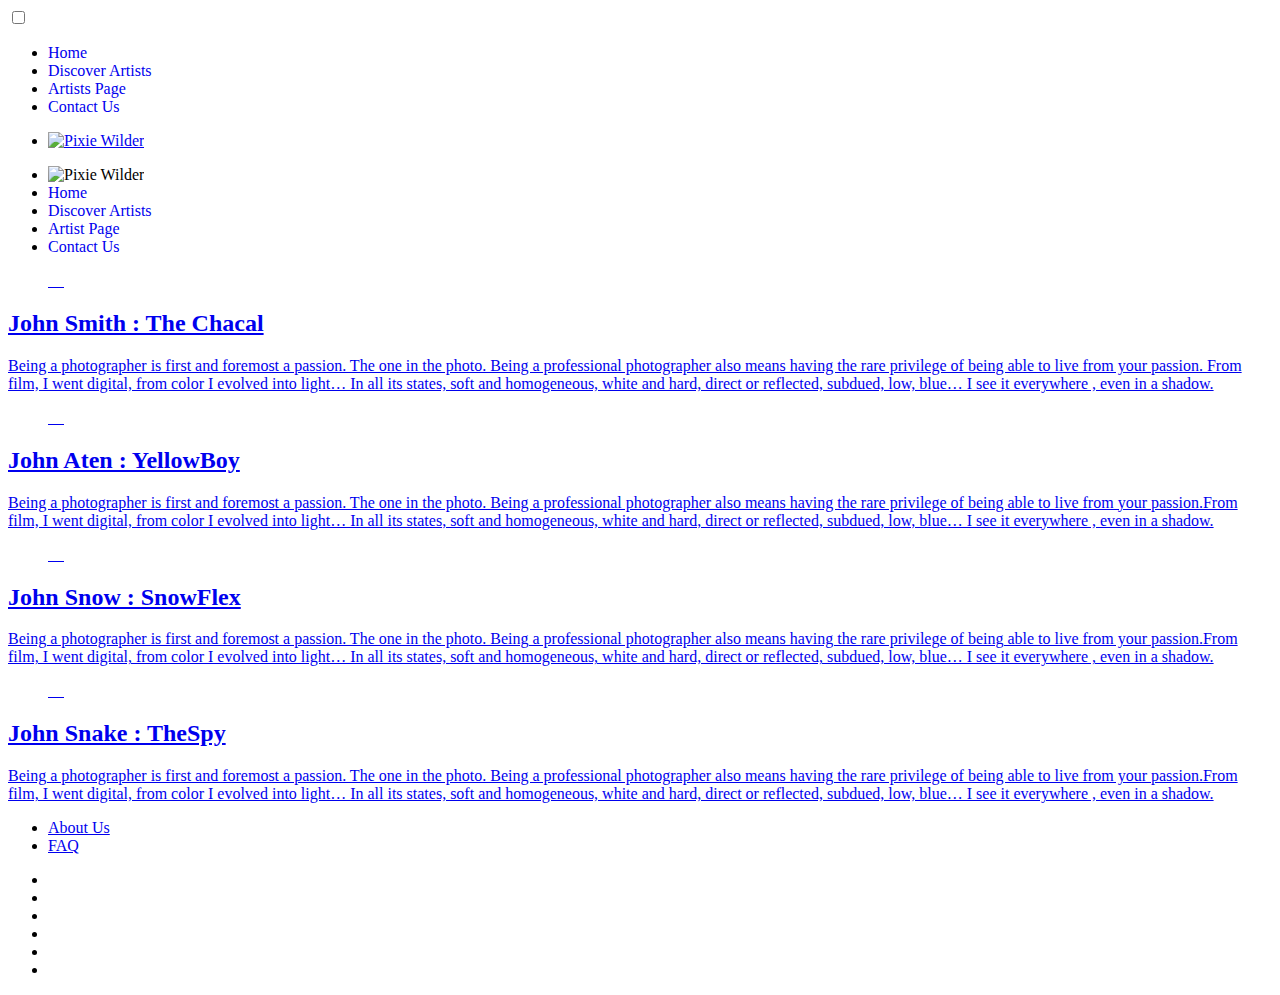
==== Carousel/ourartists.html @ 96750b31 "file organisation modified" ====
<!DOCTYPE html>
<html lang="en">
<head>
    <meta charset="UTF-8">
    <meta name="viewport" content="width=device-width, initial-scale=1.0">
    <meta name="author" content="AnaïsAlfonsi,VeronicaPatou,CelineCottier,TristanManaut,NicolasRegnier,MamedGohabur">
    <link rel="stylesheet" href="ourartists.css">
    <link href="https://fonts.googleapis.com/css?family=Raleway&display=swap" rel="stylesheet">
    <title>Our Artists</title>
</head>
<body>
    <header>
        <div class="bg">
          <div class="logo"></div>
          <input id="burger" type="checkbox" />
  
          <label for="burger">
            <span></span>
            <span></span>
            <span></span>
          </label>
          <div class="background"></div>
  
          <nav>
            <ul>
              <li><a href="../index.html" style="text-decoration:none">Home</a></li>
              <li>
                <a href="ourartists.html" style="text-decoration:none">Discover Artists</a>
              </li>
              <li><a href="../PageArtiste/portrait.html" style="text-decoration:none">Artists Page</a></li>
              <li><a href="../form/contact.html" style="text-decoration:none">Contact Us</a></li>
            </ul>
          </nav>
        </div>
        <div class="navBox">
          <nav>
            <div class="nav-position">
              <ul>
                <li><a href="../index.html">
                  <img src="../assets/logo-200x66-orange-L.png" alt="Pixie Wilder" class="logo-bg"/>
                </a>
              </li>
            </ul>
              <ul class="navBar">
                <li>
                  <img 
                    src="../assets/logo-200x66-orange-L.png"
                    alt="Pixie Wilder"
                    class="logo"
                  />
                </li>
                <li id="linkNav">
                  <a href="../home/homeresp.html" style="text-decoration:none">Home</a>
                </li>
                <li id="linkNav">
                  <a href="ourartists.html" style="text-decoration:none"
                    >Discover Artists</a
                  >
                </li>
                <li id="linkNav">
                  <a href="../PageArtiste/portrait.html" style="text-decoration:none">Artist Page</a>
                </li>
                <li id="linkNav">
                  <a href="../form/contact.html" style="text-decoration:none">Contact Us</a>
                </li>
              </ul>
            </div>
          </nav>
        </div>
      </header>
    <a href="../PageArtiste/portrait.html">
        <section class="first">
            <div class="carousel">
                <div id="slider">
                    <figure>
                        <img class="image" src="../assets/6650079.jpg" alt>
                        <img class="image" src="../assets/anger-beast-growl-wallpaper-preview.jpg" alt>
                        <img class="image" src="../assets/animal-sauvage-epoustouflant-tigre.png" alt>
                        <img class="image" src="../assets/jaguar-3952827_1280.jpg" alt>
                        <img class="image" src="../assets/Jaguar1.gif" alt>
                    </figure>
                </div>
            </div>    
            <div>
                <div class="artist-link hov1">
                    <h2> John Smith : The Chacal </h2>
                </div>
                <p>Being a photographer is first and foremost a passion. The one in the photo. Being a professional photographer also means having the rare privilege of being able to live from your passion. From film, I went digital, from color I evolved into light… In all its states, soft and homogeneous, white and hard, direct or reflected, subdued, low, blue… I see it everywhere , even in a shadow.</p>
            </div>
        </section>
    </a>
    <a href="../PageArtiste/portrait.html">
    <section class="bgd1">
        <div class="carousel">
            <div id="slider">
                <figure>
                    <img class="image" src="../assets/1-v6Ng2kx00pyfefCoU9m4BA.jpeg" alt>
                    <img class="image" src="../assets/214476-jpg_108977_1000x667.jpg" alt>
                    <img class="image" src="../assets/2294-PRINT.jpg" alt>
                    <img class="image" src="../assets/cover-street-art-suck-art.jpg" alt>
                    <img class="image" src="../assets/DsyWHQ4W0AIMQDS.jpg" alt>
                </figure>
            </div>
        </div>    
        <div>
            <div class="artist-link hov2">
                <h2> John Aten : YellowBoy</h2>
            </div>
            <p>Being a photographer is first and foremost a passion. The one in the photo. Being a professional photographer also means having the rare privilege of being able to live from your passion.From film, I went digital, from color I evolved into light… In all its states, soft and homogeneous, white and hard, direct or reflected, subdued, low, blue… I see it everywhere , even in a shadow.</p>
        </div>
    </section>
    </a>
    <a href="../PageArtiste/portrait.html">
        <section>
            <div class="carousel">
                <div id="slider">
                    <figure>
                        <img class="image" src="../assets/4c48f8c3b8_50144091_686-abysses.jpg" alt>
                        <img class="image" src="../assets/c126a03d04_nodam_229-1024x768-43bdb.jpg" alt>
                        <img class="image" src="../assets/e6db54cf67c84667c43bdcd335bfbf25.jpg" alt>
                        <img class="image" src="../assets/plongee-nosybe-6-800x533.jpg" alt>
                        <img class="image" src="../assets/Shark_Picture-Animal_HD_Wallpaper_1920x1080.jpg" alt>
                    </figure>
                </div>
            </div>    
            <div>
                <div class="artist-link hov1">
                    <h2> John Snow : SnowFlex </h2>
                </div>
                <p>Being a photographer is first and foremost a passion. The one in the photo. Being a professional photographer also means having the rare privilege of being able to live from your passion.From film, I went digital, from color I evolved into light… In all its states, soft and homogeneous, white and hard, direct or reflected, subdued, low, blue… I see it everywhere , even in a shadow.</p>
            </div>
        </section>
    </a>
    <a href="../PageArtiste/portrait.html">
    <section class="bgd2">
        <div class="carousel">
            <div id="slider">
                <figure>
                    <img class="image" src="../assets/84546806-magnifique-lac-de-montagne-composite-dans-le-brouillard-d-automne-paysage-de-nature-avec-forêt-de-c.jpg" alt>
                    <img class="image" src="../assets/Germany_Mountains_Lake_448924.jpg" alt>
                    <img class="image" src="../assets/image-dun-paysage-de-montagne-2-1-768x576.jpg" alt>
                    <img class="image" src="../assets/nature-1920x960.jpg" alt>
                    <img class="image" src="../assets/road-1072823__480.jpg" alt>
                </figure>
            </div>
        </div>    
        <div>
            <div class="artist-link hov3">
                <h2> John Snake : TheSpy </h2>
            </div>
            <p>Being a photographer is first and foremost a passion. The one in the photo. Being a professional photographer also means having the rare privilege of being able to live from your passion.From film, I went digital, from color I evolved into light… In all its states, soft and homogeneous, white and hard, direct or reflected, subdued, low, blue… I see it everywhere , even in a shadow.</p>
        </div>
    </section>
    <footer>
      <!--<p></p>-->
      <ul class="footerBar">
          <li><a href="#AboutUs">About Us</a></li>
          <li><a href="#FAQ">FAQ</a></li>
      </ul>
      <div class="footer-social-icons">
          <ul class="social-icons">
              <li><a href="https://fr-fr.facebook.com/WildCodeSchool/" class="social-icon" target="_blank"> <i class="fa fa-facebook"></i></a></li>
              <li><a href="https://twitter.com/wildcodeschool" class="social-icon" target="_blank"> <i class="fa fa-twitter"></i></a></li>
              <li><a href="https://www.instagram.com/wildcodeschool/" class="social-icon" target="_blank"> <i class="fa fa-instagram"></i></a></li>
              <li><a href="https://www.youtube.com/channel/UCi99G_0QPx5sYsK8zdvQzfw" class="social-icon" target="_blank"> <i class="fa fa-youtube"></i></a></li>
              <li><a href="https://fr.linkedin.com/school/wild-codes-chool/" class="social-icon" target="_blank"> <i class="fa fa-linkedin"></i></a></li>
              <li><a href="https://github.com/WildCodeSchool" class="social-icon" target="_blank"> <i class="fa fa-github"></i></a></li>
          </ul>
      </div>
    </footer>
    
</body>
</html>
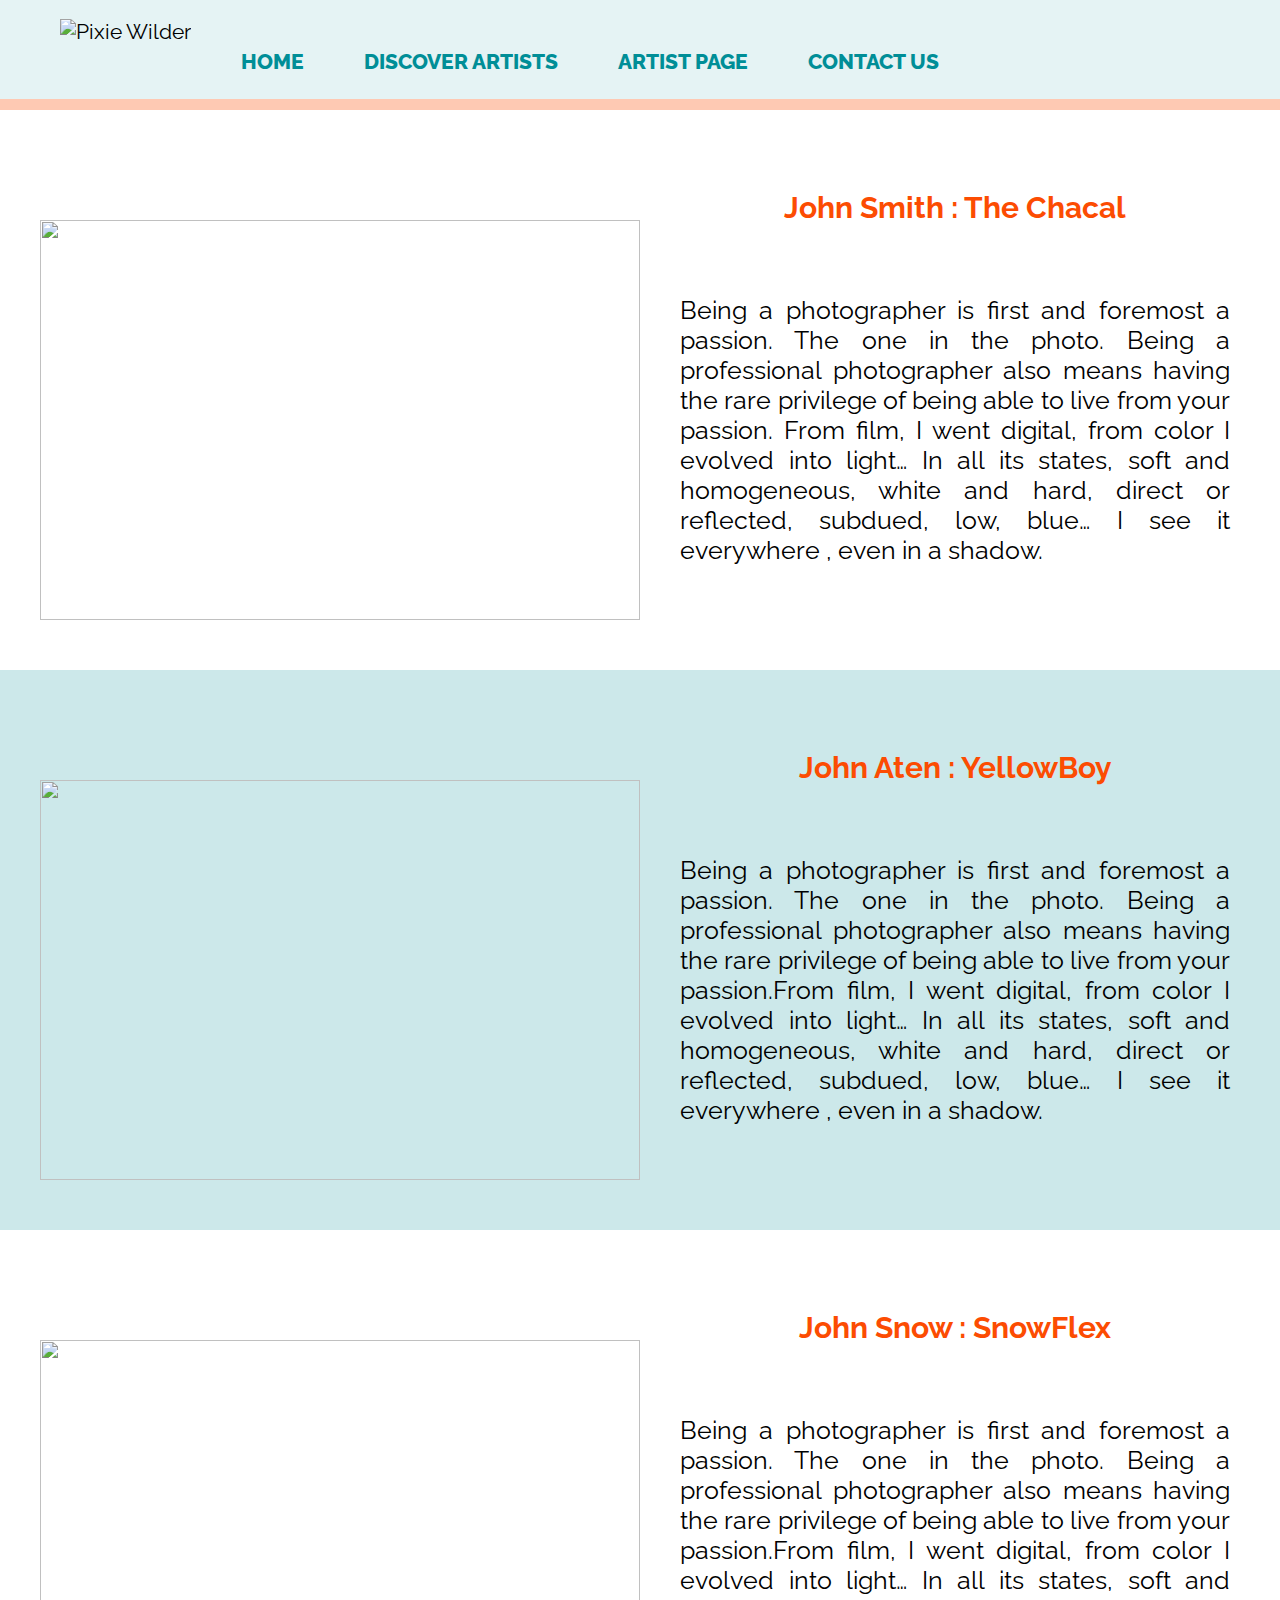
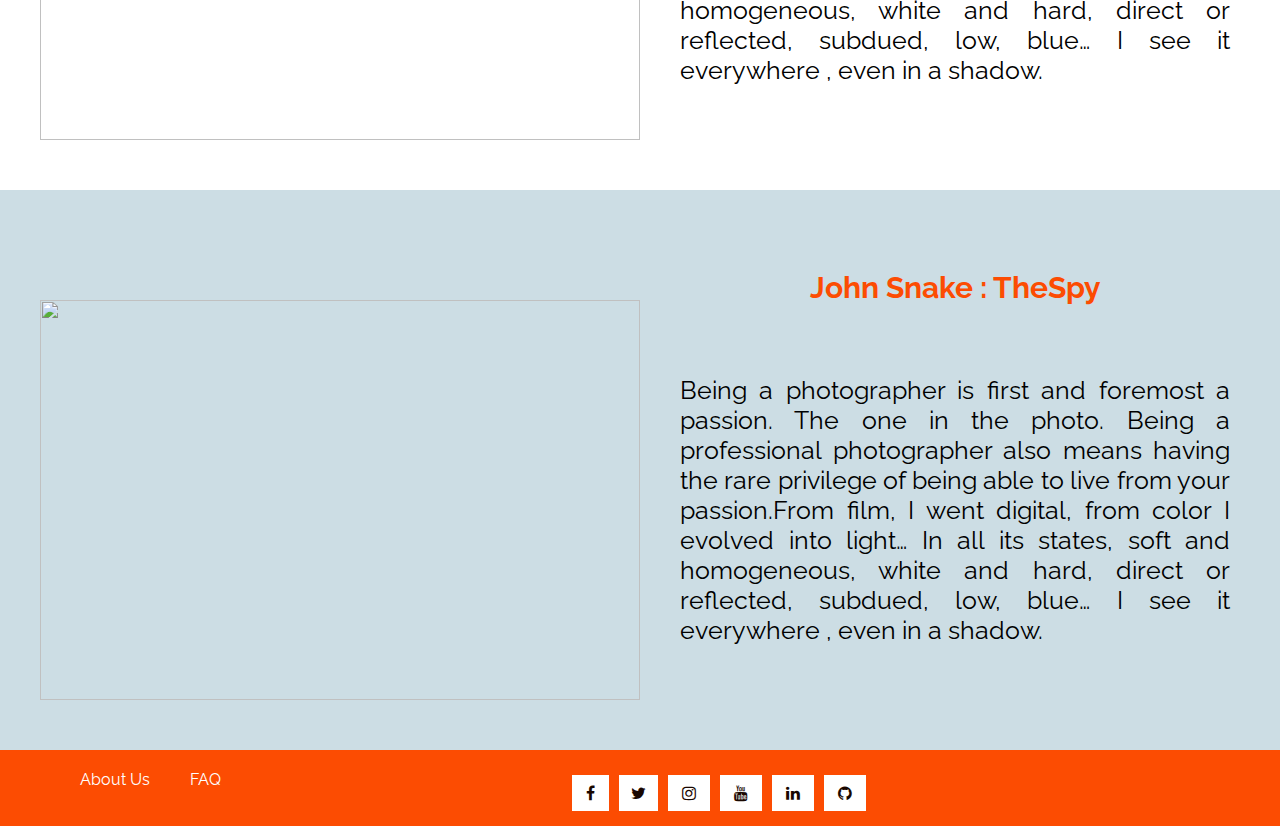
==== commit e6614685: "modal edited" ====
--- a/Carousel/ourartists.html
+++ b/Carousel/ourartists.html
@@ -10,7 +10,7 @@
 </head>
 <body>
     <header>
-        <div class="bg">
+          <div class="bg">
           <div class="logo"></div>
           <input id="burger" type="checkbox" />
   
@@ -50,7 +50,7 @@
                   />
                 </li>
                 <li id="linkNav">
-                  <a href="../home/homeresp.html" style="text-decoration:none">Home</a>
+                  <a href="../index.html" style="text-decoration:none">Home</a>
                 </li>
                 <li id="linkNav">
                   <a href="ourartists.html" style="text-decoration:none"
@@ -66,7 +66,7 @@
               </ul>
             </div>
           </nav>
-        </div>
+        </div> 
       </header>
     <a href="../PageArtiste/portrait.html">
         <section class="first">
@@ -168,6 +168,6 @@
           </ul>
       </div>
     </footer>
-    
+    <script type='text/javascript' src="ourartists.js"></script>
 </body>
 </html>
--- a/Carousel/ourartists.css
+++ b/Carousel/ourartists.css
@@ -0,0 +1,578 @@
+@import url('https://fonts.googleapis.com/css?family=Raleway:200,400,500,700&display=swap');
+@import url(https://fonts.googleapis.com/css?family=Lato);
+@import url(https://cdnjs.cloudflare.com/ajax/libs/font-awesome/4.6.3/css/font-awesome.css);
+
+*{
+  font-family: 'Raleway', sans-serif;
+  margin:0px;
+}
+body{
+  display:flex;
+  flex-direction: column;
+}
+/*HEADER */
+
+
+header {
+  width: 100%;
+  height: 110px;
+  position: fixed;
+  background-color: rgba(254, 201, 179, 1);
+  top: 0;
+  z-index: 2;
+}
+
+.logo {
+  width: 200px;
+}
+
+.navBox .nav-position .logo-bg{
+  visibility: hidden;
+}
+
+nav ul li a {
+  z-index: 1;
+  font-weight: 800;
+  text-transform: uppercase;
+  margin: 0 10px;
+}
+
+.navBox li a:hover {
+  color: rgba(252, 76, 2, 1);
+  /*background: linear-gradient(160deg, rgba( 229, 243, 244, 1) 37%, rgba(254,201,179, 1) 37%);*/
+  background-image: linear-gradient(to right, rgba(255, 0, 0, 0), rgba(127, 198, 203, 1));
+  border-radius: 10px;
+  padding-top: 10px;
+  padding-left: 10px;
+  padding-right: 10px;
+  padding-bottom: 10px;
+}
+
+nav li {
+  align-items: center;
+  list-style-type:none;
+}
+
+li {
+  float: left;
+}
+
+.navBox a {
+  color: rgba(0, 142, 151, 1);
+  text-align: center;
+  text-decoration: none;
+}
+
+h2 {
+  padding: 20px;
+}
+
+h2,
+p {
+  font-size: 1.2em;
+}
+
+p {
+  margin-left: 20px;
+}
+
+nav li {
+  padding: 10px;
+  margin: 10px;
+  font-size: 1.3em;
+  float: left;
+  justify-content: bottom;
+  white-space: nowrap;
+}
+
+.navBar {
+  list-style-type: none;
+  overflow: hidden;
+  position: fixed;
+  background-color: rgba(229, 243, 244, 1);
+  width: 100%;
+  height: 100px;
+  margin-top: -20px;
+  display: flex;
+}
+
+#linkNav {
+  margin-top: 40px;
+}
+
+@media screen and (max-width: 920px) {
+  .navBox {
+    visibility: hidden;
+  }
+
+  .bg {
+    visibility: visible;
+  }
+
+  header {
+    height: 60px;
+  }
+
+  #homeImg {
+    margin-top: 60px;
+  }
+
+  .bg input + label {
+    position: fixed;
+    top: 20px;
+    right: 40px;
+    height: 20px;
+    width: 15px;
+    z-index: 5;
+  }
+
+  .navBox .nav-position .logo-bg{
+    position: absolute;
+    left: 30px;
+    top:15px;
+    width: 100px;
+    z-index: 1000;
+    visibility: visible;
+    display: block;
+   }
+
+   .bg input + label span {
+    position: absolute;
+    width: 100%;
+    height: 2px;
+    top: 50%;
+    margin-top: -1px;
+    left: 0;
+    display: block;
+    transition: 0.1s;
+    background-color:#FC4C02;
+  }
+  .bg input + label span:first-child {
+    top: 4px;
+  }
+  .bg input + label span:last-child {
+    top: 16px;
+  }
+  .bg label:hover {
+    cursor: pointer;
+  }
+  .bg input:checked + label span {
+    opacity: 0;
+    top: 50%;
+  }
+  .bg input:checked + label span:first-child {
+    opacity: 1;
+    transform: rotate(405deg);
+  }
+  .bg input:checked + label span:last-child {
+    opacity: 1;
+    transform: rotate(-405deg);
+  }
+  .bg input ~ nav {
+    background: rgba(229, 243, 244, 1);
+    position: fixed;
+    top: 0;
+    left: 0;
+    width: 100%;
+    height: 60px;
+    z-index: 3;
+    transition: 0.1s;
+    transition-delay: 0.1s;
+    overflow: hidden;
+  }
+  .bg input ~ nav > ul {
+    position: absolute;
+    margin-top: 40px;
+    left: 20%;
+    right: 20%;
+  }
+  .bg input ~ nav > ul > li {
+    opacity: 0;
+    transition: 0.1s;
+    transition-delay: 0s;
+  }
+  .bg input ~ nav > ul > li > a {
+    text-decoration: none;
+    text-transform: uppercase;
+    font-weight: 700;
+    font-family: sans-serif;
+    display: block;
+    padding: 50px;
+    font-family: 'Raleway', sans-serif;
+    color: #008e97;
+    padding: 0;
+    font-size: 0.7em;
+  }
+  .bg input:checked ~ nav {
+    height: 60%;
+    transition-delay: 0s;
+  }
+  .bg input:checked ~ nav > ul > li {
+    opacity: 1;
+    transition-delay: 0.1s;
+  }
+
+  .bg nav ul li a:hover {
+    color: #005778;
+  }
+
+  ul {
+    list-style-type: none;
+    white-space: nowrap;
+  }
+
+  #burger {
+    visibility: hidden;
+  }
+}
+
+/* Sections carousel*/
+section {
+  padding: 10px 0;
+}
+
+.image {
+ /* background-size: cover;*/
+  /*width: 300px;
+  height: 400px;*/
+  }
+  
+.bgd1{
+  background-color:rgba(204,232,234, 1);
+}
+
+.bgd2{
+  background-color:rgba(204,221,228, 1);
+}
+
+.artist-link{
+  text-align: center;
+  margin-top: 50px;
+  }
+
+a{
+  z-index: 1;
+  text-decoration: none;
+}
+p{
+  margin: 20px ;
+  text-align: justify;
+  padding-bottom: 20px;
+  color:black;
+}
+
+h2{
+  color:#FC4C02;
+}
+
+.hov1 ,.hov2 ,.hov3 {
+  transition-property: color; /* Active la transition sur background-color */
+  transition-duration: 1s; /* La transition dure 1s */
+  margin-bottom: 50px;
+}
+
+h2:hover{
+  color:#298e96;
+}
+.first{
+  margin-top: 110px;
+}
+
+.image:hover {
+    filter: saturate(600%);
+    -webkit-filter : saturate(600%)
+    }
+
+
+
+@keyframes slidy {
+    0% { left: 0%; }
+    20% { left: 0%; }
+    25% { left: -100%; }
+    45% { left: -100%; }
+    50% { left: -200%; }
+    70% { left: -200%; }
+    75% { left: -300%; }
+    95% { left: -300%; }
+    100% { left: -400%; }
+    }
+    
+    body { margin: 0; } 
+    div#slider { overflow: hidden; }
+    .image { 
+      /*width: 20%; 
+      float: left;*/
+      width: 600px;
+      height :400px;
+     }
+
+
+    div#slider figure { 
+      position: relative;
+      width: 500%;
+      margin: 0;
+      left: 0;
+      text-align: left;
+      font-size: 0;
+      animation: 15s slidy infinite; 
+    }
+
+
+    p{
+      margin: 20px 20px;
+      font-size: 25px;
+      text-align: justify;
+      padding-bottom: 20px;
+      color:black;
+      border-radius: 50%;
+      -webkit-transition: -webkit-transform .8s ease-in-out;
+              transition:         transform .8s ease-in-out;
+    }
+    p:hover {
+      -webkit-transform: rotate(360deg);
+              transform: rotate(360deg);
+    }
+
+    @media screen and (max-width:961px){
+      p{
+        margin: 20px 20px;
+        font-size: 18px;
+        text-align: justify;
+        padding-bottom: 20px;
+        color:black;
+        border-radius: 50%;
+        -webkit-transition: -webkit-transform .8s ease-in-out;
+                transition:         transform .8s ease-in-out;
+                -webkit-transform: rotate(360deg);
+                        transform: rotate(360deg);
+      }
+      
+      #slider{
+        height: 250px;
+        width: 350px;
+        margin: 0 auto;
+      }
+
+      .image {
+        height: 250px;
+        width: 350px;
+      }
+    }
+
+    @media screen and (min-width: 961px){
+      section {
+        display: flex;
+        flex-direction: row;
+      }
+      .carousel {
+        margin: 100px 40px 40px 40px;
+        /*width: 300%;*/
+      }
+
+      .artist-link {
+        margin-top: 50px;
+        margin-right: 50px;
+      
+      }
+
+      h2{
+        font-size: 30px;
+      }
+
+      p {
+        margin-right: 50px;
+        margin-left: 0px;
+      }
+      
+    } 
+    
+    /* FOOTER */
+    #linkNav {
+      margin-top: 40px;
+    }
+    
+    #homeImg {
+      margin-top: 110px;
+      width: 100%;
+      height: 40%;
+    }
+
+    .AboutUs {
+      margin-top: 20px;
+      margin-bottom: 20px;
+      margin-left: 15%;
+    }
+    
+    footer {
+      /*position: absolute;
+      bottom: 0;*/
+      background-color: rgba(252, 76, 2, 1);
+      width: 100%;
+    }
+    
+    .footerBar {
+      list-style-type: none;
+    }
+    
+    .footerBar li a {
+      padding: 20px;
+      text-decoration: none;
+      text-align: center;
+    }
+    
+    footer,
+    .footerBar {
+      display: flex;
+      justify-content: flex-start;
+      list-style-type: none;
+      /*overflow: hidden;
+      position: fixed;*/
+      padding: 10px;
+    }
+    
+    footer a {
+      color: white;
+    }
+    
+    footer a:hover {
+      color: rgba(25, 7, 0, 1);
+    }
+    
+    .footer-social-icons {
+      width: 60%;
+      margin-left:5%;
+      display: flex;
+      flex-wrap: nowrap;
+      align-items: baseline;
+      justify-content: center;
+      
+    }
+    
+    .social-icon {
+      color: #fff;
+    }
+    
+    .social-icons {
+      margin-top: 10px;
+      display: flex;
+      flex-wrap: nowrap;
+      align-items: baseline;
+      justify-content: flex-start;
+    }
+    
+    .social-icons li {
+      vertical-align: top;
+      display: inline-flex;
+      padding: 5px;
+    }
+    
+    .social-icons a {
+      color: rgba(25, 7, 0, 1);
+      text-decoration: none;
+    }
+    
+    .fa-facebook {
+      padding: 10px 14px;
+      -o-transition: .5s;
+      -ms-transition: .5s;
+      -moz-transition: .5s;
+      -webkit-transition: .5s;
+      transition: .5s;
+      background-color: white;
+    }
+    
+    .fa-facebook:hover {
+      background-color: #3d5b99;
+      color: white;
+    }
+    
+    .fa-twitter {
+      padding: 10px 12px;
+      -o-transition: .5s;
+      -ms-transition: .5s;
+      -moz-transition: .5s;
+      -webkit-transition: .5s;
+      transition: .5s;
+      background-color: white;
+    }
+    
+    .fa-twitter:hover {
+      background-color: #00aced;
+      color: white;
+    }
+    
+    .fa-rss {
+      padding: 10px 14px;
+      -o-transition: .5s;
+      -ms-transition: .5s;
+      -moz-transition: .5s;
+      -webkit-transition: .5s;
+      transition: .5s;
+      background-color: white;
+    }
+    
+    .fa-instagram:hover {
+      background-color: #b37cb5;
+      color: white;
+    }
+    
+    .fa-youtube {
+      padding: 10px 14px;
+      -o-transition: .5s;
+      -ms-transition: .5s;
+      -moz-transition: .5s;
+      -webkit-transition: .5s;
+      transition: .5s;
+      background-color: white;
+    }
+    
+    .fa-youtube:hover {
+      background-color: #e64a41;
+      color: white;
+    }
+    
+    .fa-linkedin {
+      padding: 10px 14px;
+      -o-transition: .5s;
+      -ms-transition: .5s;
+      -moz-transition: .5s;
+      -webkit-transition: .5s;
+      transition: .5s;
+      background-color: white;
+    }
+    
+    .fa-linkedin:hover {
+      background-color: #0073a4;
+      color: white;
+    }
+    
+    .fa-github {
+      padding: 10px 14px;
+      -o-transition: .5s;
+      -ms-transition: .5s;
+      -moz-transition: .5s;
+      -webkit-transition: .5s;
+      transition: .5s;
+      background-color: white;
+    }
+    
+    .fa-github:hover {
+      background-color: #5a32a3;
+      color: white;
+    }
+    .fa-instagram {
+      padding: 10px 14px;
+      -o-transition: .5s;
+      -ms-transition: .5s;
+      -moz-transition: .5s;
+      -webkit-transition: .5s;
+      transition: .5s;
+      background-color: white;
+    }
+    
+    @media screen and (max-width:600px){
+      footer{
+        flex-direction: column;
+      }
+    }
+    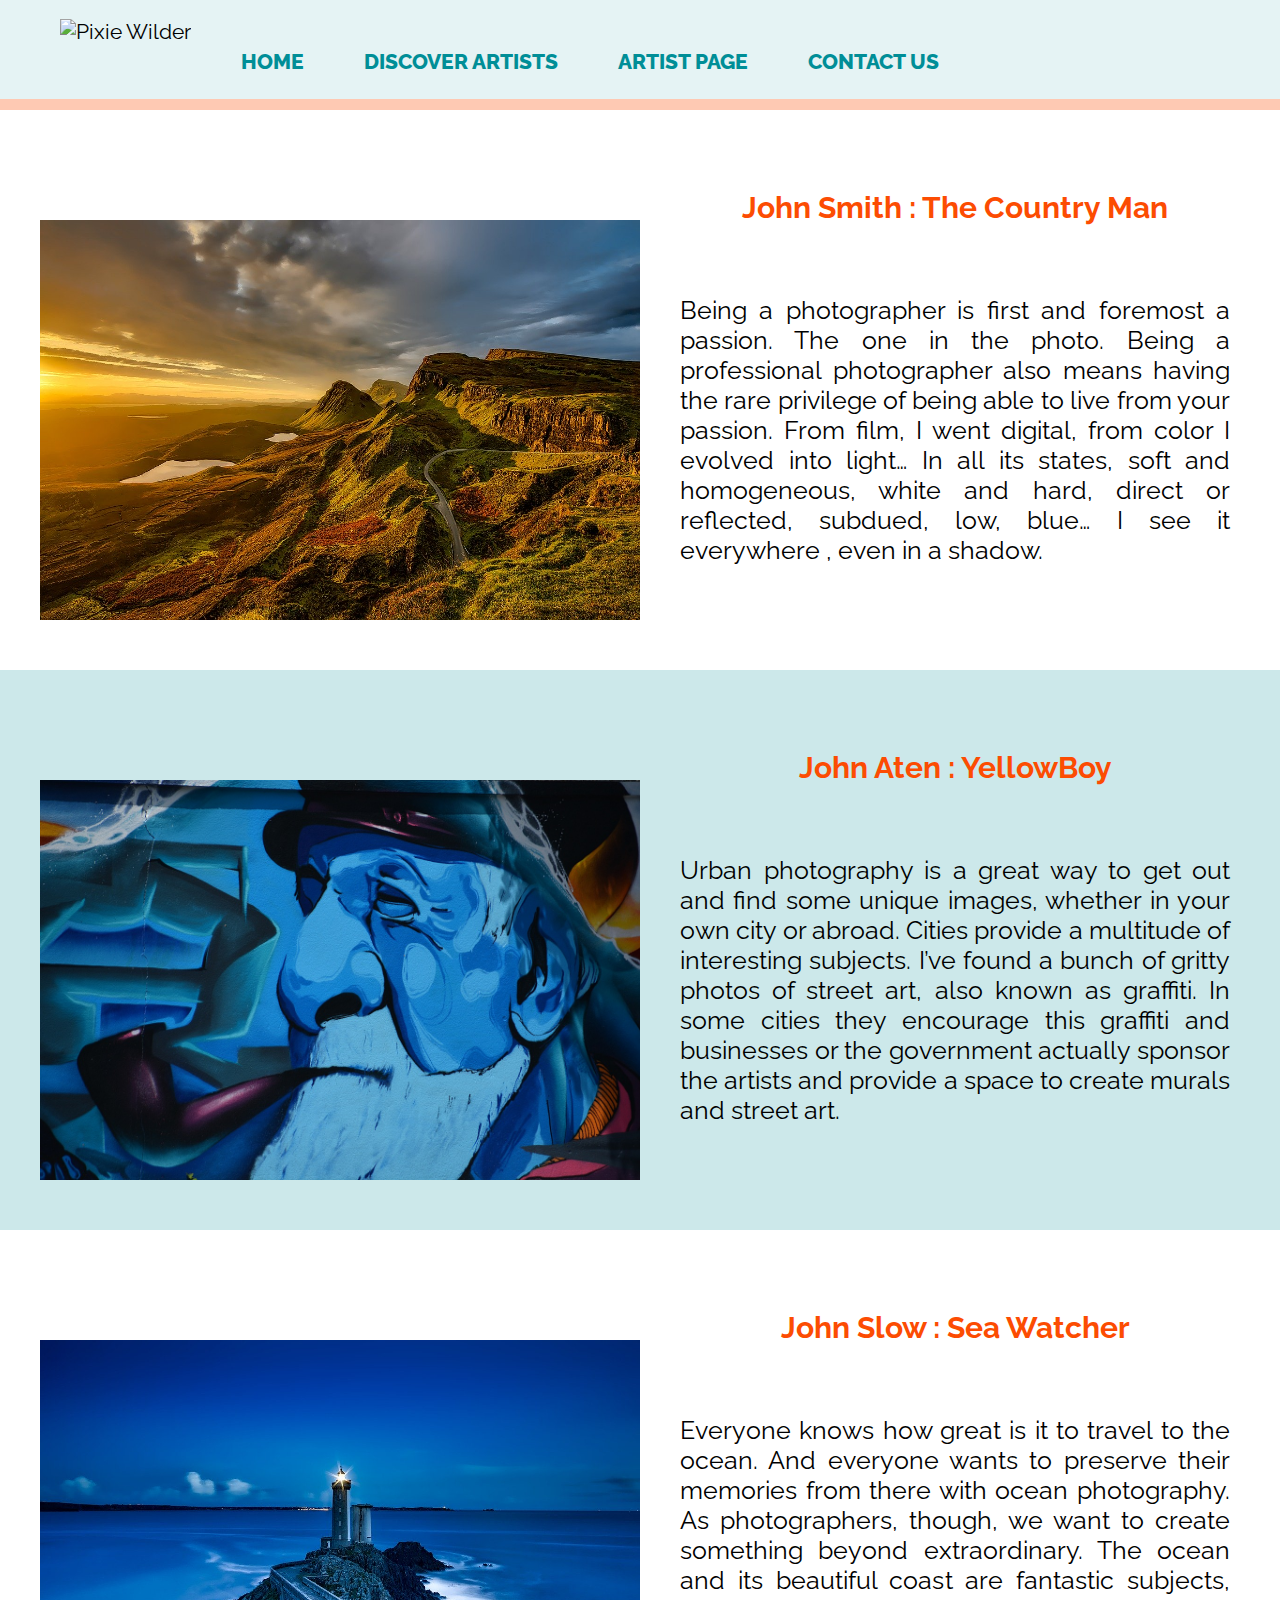
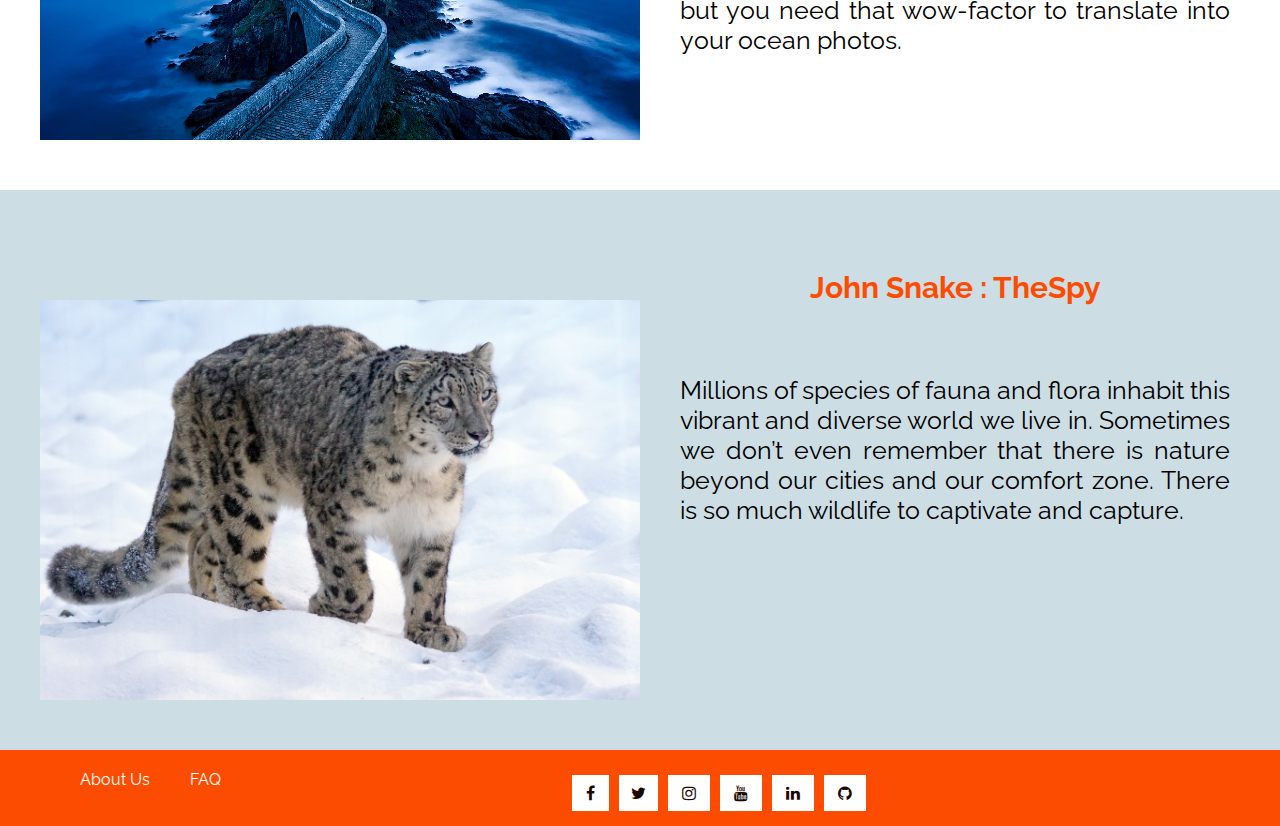
==== commit bab29d4b: "photo and text changed" ====
--- a/Carousel/ourartists.html
+++ b/Carousel/ourartists.html
@@ -73,17 +73,17 @@
             <div class="carousel">
                 <div id="slider">
                     <figure>
-                        <img class="image" src="../assets/6650079.jpg" alt>
-                        <img class="image" src="../assets/anger-beast-growl-wallpaper-preview.jpg" alt>
-                        <img class="image" src="../assets/animal-sauvage-epoustouflant-tigre.png" alt>
-                        <img class="image" src="../assets/jaguar-3952827_1280.jpg" alt>
-                        <img class="image" src="../assets/Jaguar1.gif" alt>
+                        <img class="image" src="../assets/images/scotland-1761292_1280.jpg" alt>
+                        <img class="image" src="../assets/images/countryside-1149680_1280.jpg" alt>
+                        <img class="image" src="../assets/images/italy-1587287_1280.jpg" alt>
+                        <img class="image" src="../assets/images/lake-irene-1679708_1280.jpg" alt>
+                        <img class="image" src="../assets/images/roadway-1149613_1280.jpg" alt>
                     </figure>
                 </div>
             </div>    
             <div>
                 <div class="artist-link hov1">
-                    <h2> John Smith : The Chacal </h2>
+                    <h2> John Smith : The Country Man </h2>
                 </div>
                 <p>Being a photographer is first and foremost a passion. The one in the photo. Being a professional photographer also means having the rare privilege of being able to live from your passion. From film, I went digital, from color I evolved into light… In all its states, soft and homogeneous, white and hard, direct or reflected, subdued, low, blue… I see it everywhere , even in a shadow.</p>
             </div>
@@ -94,11 +94,11 @@
         <div class="carousel">
             <div id="slider">
                 <figure>
-                    <img class="image" src="../assets/1-v6Ng2kx00pyfefCoU9m4BA.jpeg" alt>
-                    <img class="image" src="../assets/214476-jpg_108977_1000x667.jpg" alt>
-                    <img class="image" src="../assets/2294-PRINT.jpg" alt>
-                    <img class="image" src="../assets/cover-street-art-suck-art.jpg" alt>
-                    <img class="image" src="../assets/DsyWHQ4W0AIMQDS.jpg" alt>
+                    <img class="image" src="../assets/images/tag-1655702_1280.jpg" alt>
+                    <img class="image" src="../assets/images/the-berlin-wall-1305692_1280.jpg" alt>
+                    <img class="image" src="../assets/images/graffiti-966463_1280.jpg" alt>
+                    <img class="image" src="../assets/images/grafitti-3533458_1280.jpg" alt>
+                    <img class="image" src="../assets/images/pink-2810464_1280.jpg" alt>
                 </figure>
             </div>
         </div>    
@@ -106,7 +106,8 @@
             <div class="artist-link hov2">
                 <h2> John Aten : YellowBoy</h2>
             </div>
-            <p>Being a photographer is first and foremost a passion. The one in the photo. Being a professional photographer also means having the rare privilege of being able to live from your passion.From film, I went digital, from color I evolved into light… In all its states, soft and homogeneous, white and hard, direct or reflected, subdued, low, blue… I see it everywhere , even in a shadow.</p>
+            <p>Urban photography is a great way to get out and find some unique images, whether in your own city or abroad. Cities provide a multitude of interesting subjects. I’ve found a bunch of gritty photos of street art, also known as graffiti.
+              In some cities they encourage this graffiti and businesses or the government actually sponsor the artists and provide a space to create murals and street art.</p>
         </div>
     </section>
     </a>
@@ -115,19 +116,20 @@
             <div class="carousel">
                 <div id="slider">
                     <figure>
-                        <img class="image" src="../assets/4c48f8c3b8_50144091_686-abysses.jpg" alt>
-                        <img class="image" src="../assets/c126a03d04_nodam_229-1024x768-43bdb.jpg" alt>
-                        <img class="image" src="../assets/e6db54cf67c84667c43bdcd335bfbf25.jpg" alt>
-                        <img class="image" src="../assets/plongee-nosybe-6-800x533.jpg" alt>
-                        <img class="image" src="../assets/Shark_Picture-Animal_HD_Wallpaper_1920x1080.jpg" alt>
+                        <img class="image" src="../assets/images/plouzane-1758197_1280.jpg" alt>
+                        <img class="image" src="../assets/images/sea-2361247_1280.jpg" alt>
+                        <img class="image" src="../assets/images/abstract-2384_1280.jpg" alt>
+                        <img class="image" src="../assets/images/jellyfish-257860_1280.jpg" alt>
+                        <img class="image" src="../assets/images/california-1751455_1280.jpg" alt>
                     </figure>
                 </div>
             </div>    
             <div>
                 <div class="artist-link hov1">
-                    <h2> John Snow : SnowFlex </h2>
+                    <h2> John Slow : Sea Watcher </h2>
                 </div>
-                <p>Being a photographer is first and foremost a passion. The one in the photo. Being a professional photographer also means having the rare privilege of being able to live from your passion.From film, I went digital, from color I evolved into light… In all its states, soft and homogeneous, white and hard, direct or reflected, subdued, low, blue… I see it everywhere , even in a shadow.</p>
+                <p>Everyone knows how great is it to travel to the ocean. And everyone wants to preserve their memories from there with ocean photography.
+                  As photographers, though, we want to create something beyond extraordinary. The ocean and its beautiful coast are fantastic subjects, but you need that wow-factor to translate into your ocean photos.</p>
             </div>
         </section>
     </a>
@@ -136,11 +138,11 @@
         <div class="carousel">
             <div id="slider">
                 <figure>
-                    <img class="image" src="../assets/84546806-magnifique-lac-de-montagne-composite-dans-le-brouillard-d-automne-paysage-de-nature-avec-forêt-de-c.jpg" alt>
-                    <img class="image" src="../assets/Germany_Mountains_Lake_448924.jpg" alt>
-                    <img class="image" src="../assets/image-dun-paysage-de-montagne-2-1-768x576.jpg" alt>
-                    <img class="image" src="../assets/nature-1920x960.jpg" alt>
-                    <img class="image" src="../assets/road-1072823__480.jpg" alt>
+                    <img class="image" src="../assets/images/snow-leopard-1972724_1280.jpg" alt>
+                    <img class="image" src="../assets/images/tiger-500118_1280.jpg" alt>
+                    <img class="image" src="../assets/images/cat-3846780_1280.jpg" alt>
+                    <img class="image" src="../assets/images/jaguar-2796527_1280.jpg" alt>
+                    <img class="image" src="../assets/images/lion-3583963_1280.jpg" alt>
                 </figure>
             </div>
         </div>    
@@ -148,7 +150,7 @@
             <div class="artist-link hov3">
                 <h2> John Snake : TheSpy </h2>
             </div>
-            <p>Being a photographer is first and foremost a passion. The one in the photo. Being a professional photographer also means having the rare privilege of being able to live from your passion.From film, I went digital, from color I evolved into light… In all its states, soft and homogeneous, white and hard, direct or reflected, subdued, low, blue… I see it everywhere , even in a shadow.</p>
+            <p>Millions of species of fauna and flora inhabit this vibrant and diverse world we live in. Sometimes we don’t even remember that there is nature beyond our cities and our comfort zone. There is so much wildlife to captivate and capture.</p>
         </div>
     </section>
     <footer>
--- a/Carousel/ourartists.css
+++ b/Carousel/ourartists.css
@@ -232,9 +232,9 @@
 }
 
 .image {
- /* background-size: cover;*/
-  /*width: 300px;
-  height: 400px;*/
+ background-size: cover;
+  width: 300px;
+  height: 400px;
   }
   
 .bgd1{
@@ -347,12 +347,12 @@
                         transform: rotate(360deg);
       }
       
+      
       #slider{
         height: 250px;
         width: 350px;
         margin: 0 auto;
       }
-
       .image {
         height: 250px;
         width: 350px;
@@ -365,8 +365,19 @@
         flex-direction: row;
       }
       .carousel {
+        height: 400px;
+        width: 600px;
         margin: 100px 40px 40px 40px;
         /*width: 300%;*/
+      }
+      #slider{
+        height: 400px;
+        width: 600px;
+        margin: 0 auto;
+      }
+      .image {
+        height: 400px;
+        width: 600px;
       }
 
       .artist-link {
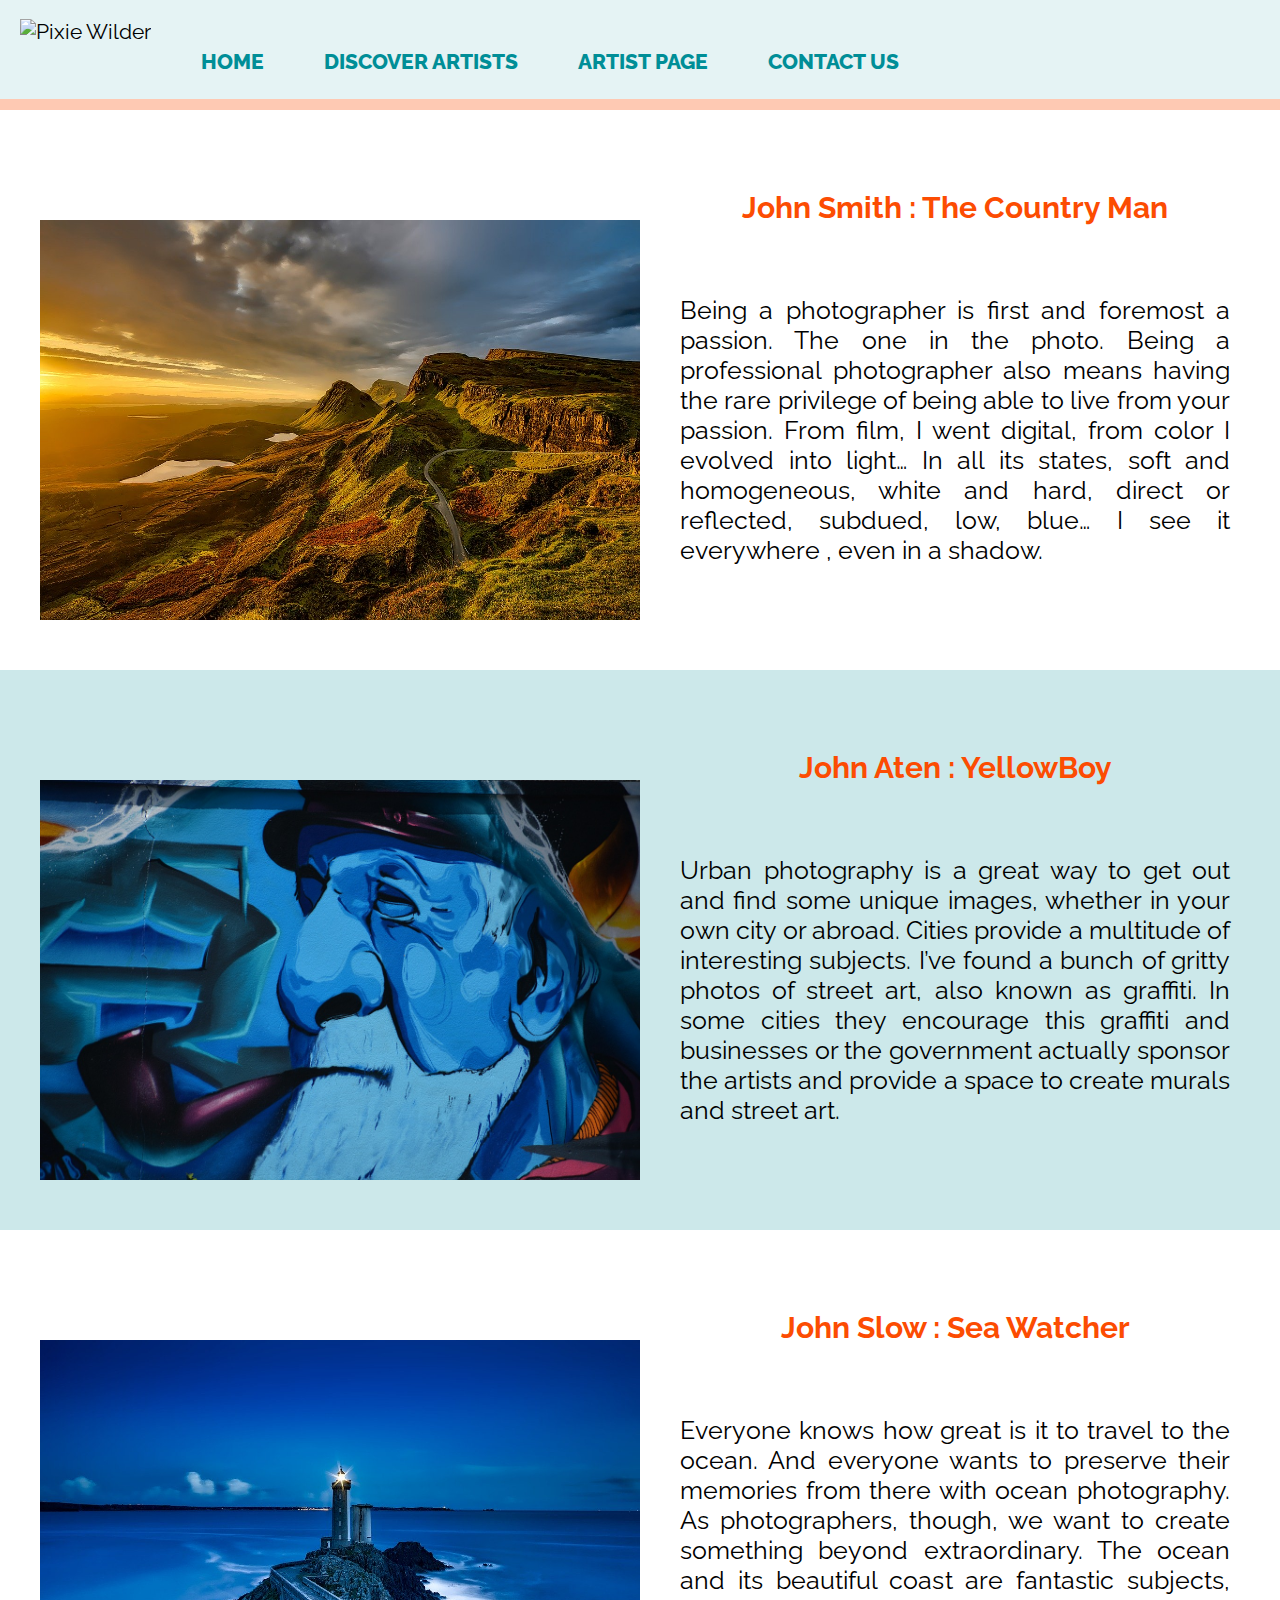
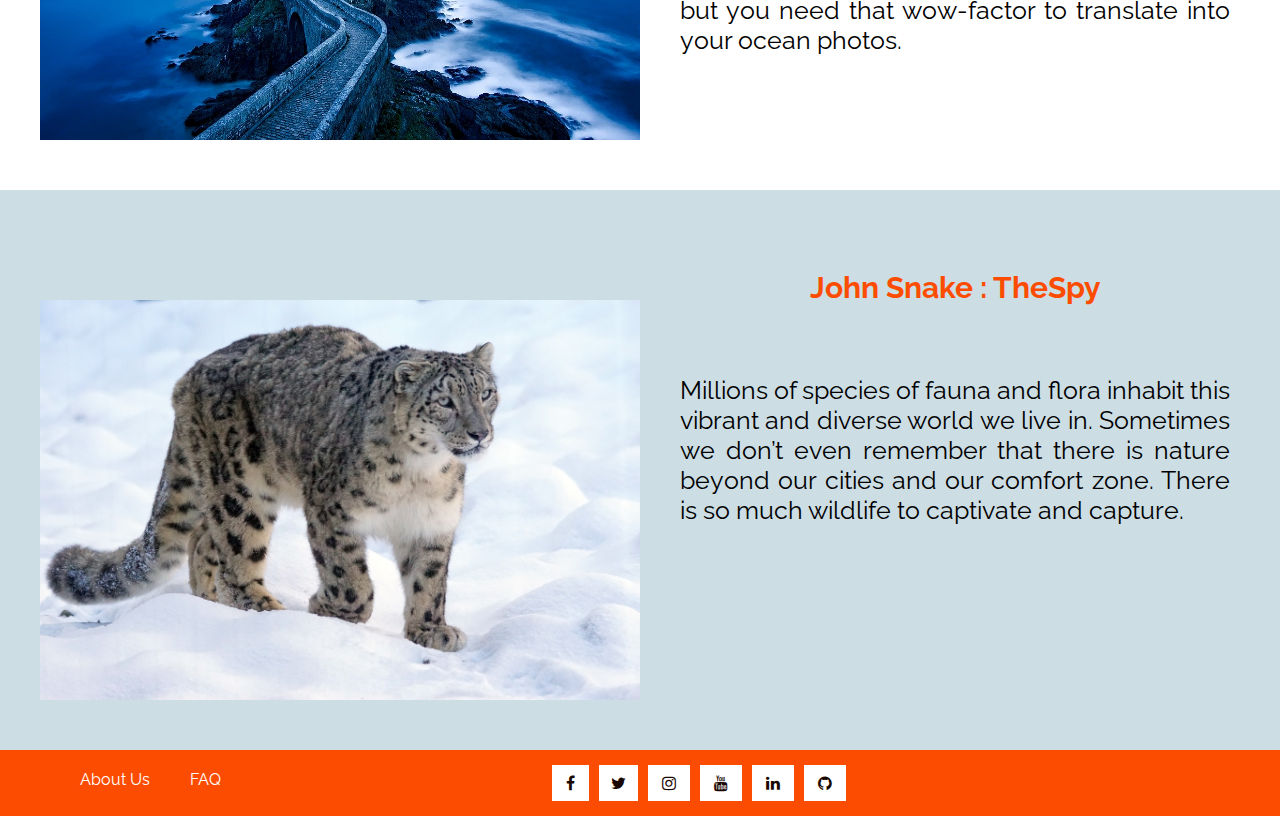
==== commit a799a603: "responsive and layout improved" ====
--- a/Carousel/ourartists.html
+++ b/Carousel/ourartists.html
@@ -154,7 +154,6 @@
         </div>
     </section>
     <footer>
-      <!--<p></p>-->
       <ul class="footerBar">
           <li><a href="#AboutUs">About Us</a></li>
           <li><a href="#FAQ">FAQ</a></li>
--- a/Carousel/ourartists.css
+++ b/Carousel/ourartists.css
@@ -5,10 +5,13 @@
 *{
   font-family: 'Raleway', sans-serif;
   margin:0px;
+  padding: 0px;
 }
 body{
   display:flex;
   flex-direction: column;
+  margin:0px;
+  padding: 0px;
 }
 /*HEADER */
 
@@ -101,6 +104,9 @@
 }
 
 @media screen and (max-width: 920px) {
+  label{
+    margin-right: 30px;
+  }
   .navBox {
     visibility: hidden;
   }
@@ -464,11 +470,11 @@
     }
     
     .social-icons {
-      margin-top: 10px;
+      /*margin-top: 10px;*/
       display: flex;
       flex-wrap: nowrap;
-      align-items: baseline;
-      justify-content: flex-start;
+     /* align-items: baseline;*/
+      justify-content: center;
     }
     
     .social-icons li {
@@ -583,7 +589,29 @@
     
     @media screen and (max-width:600px){
       footer{
+        width: 100%;
+        padding-right: 10%;
+        display:flex;
         flex-direction: column;
-      }
+        justify-content: center;
+        align-items: center;
+      }
+      .footerBar{
+        display:flex;
+        justify-content: center;
+        text-align: center;
+        padding-right: 10%;
+      }
+      .footer-social-icons{
+        display: flex ;
+        justify-content: center;
+        margin:0px;
+        padding-right: 5%;
+      }
+      .social-icons{
+        display: flex ;
+        justify-content: center;
+      }
+     
     }
     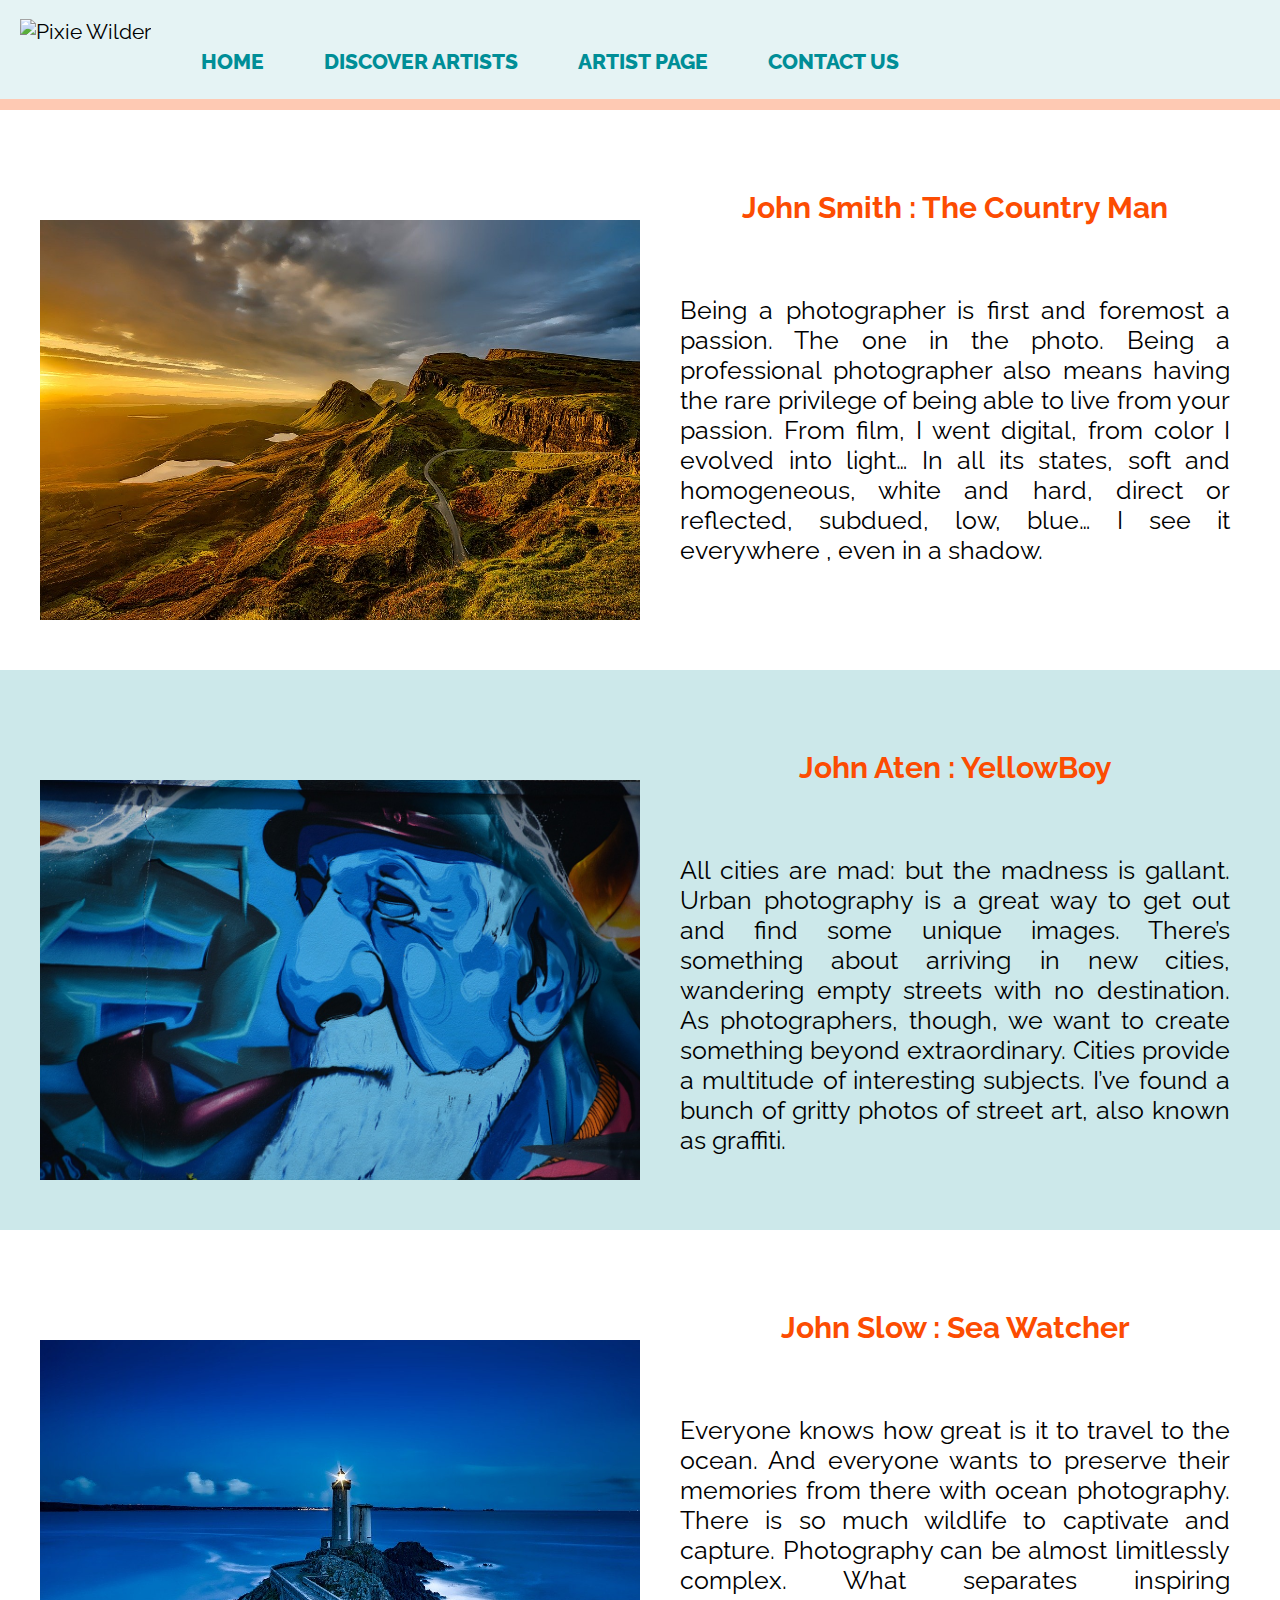
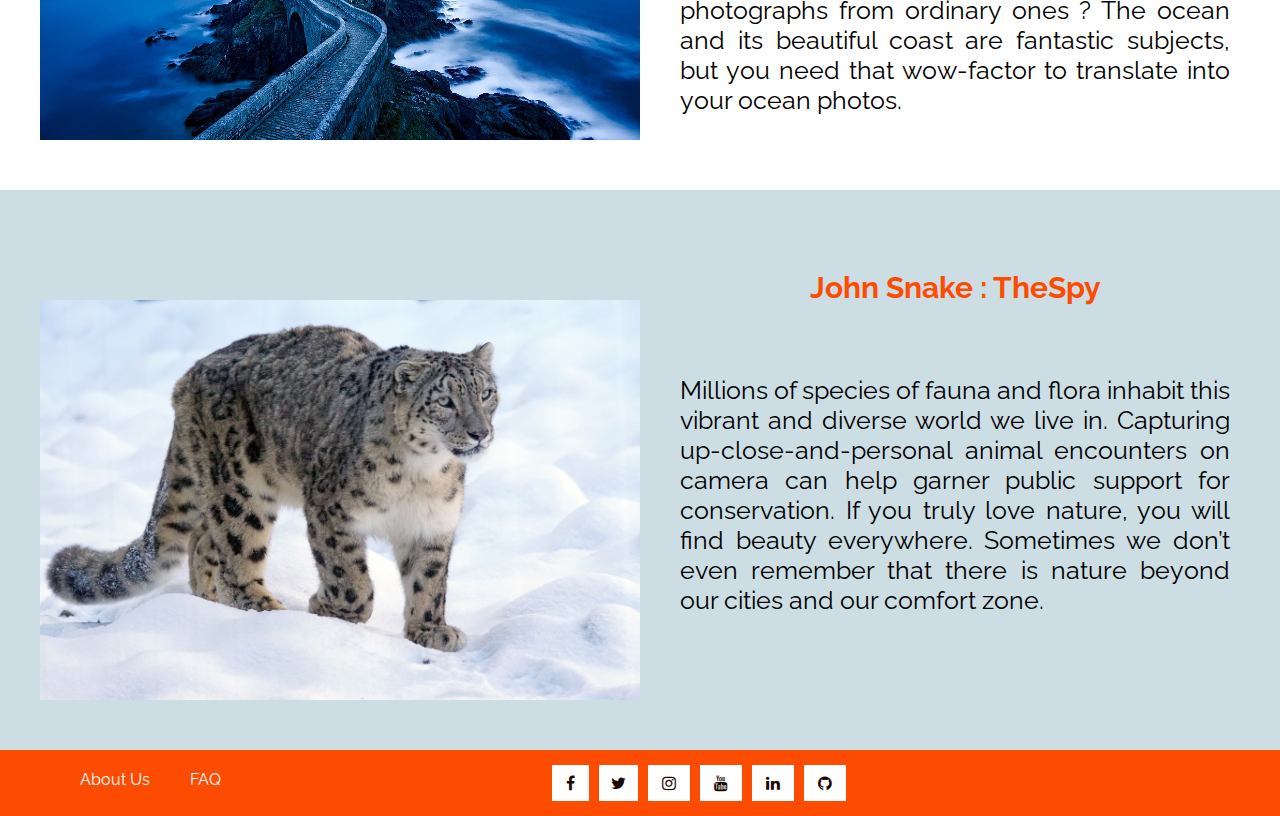
==== commit e769ec28: "improved layout and changed color" ====
--- a/Carousel/ourartists.html
+++ b/Carousel/ourartists.html
@@ -106,8 +106,8 @@
             <div class="artist-link hov2">
                 <h2> John Aten : YellowBoy</h2>
             </div>
-            <p>Urban photography is a great way to get out and find some unique images, whether in your own city or abroad. Cities provide a multitude of interesting subjects. I’ve found a bunch of gritty photos of street art, also known as graffiti.
-              In some cities they encourage this graffiti and businesses or the government actually sponsor the artists and provide a space to create murals and street art.</p>
+            <p>All cities are mad: but the madness is gallant. Urban photography is a great way to get out and find some unique images. There’s something about arriving in new cities, wandering empty streets with no destination.  As photographers, though, we want to create something beyond extraordinary. Cities provide a multitude of interesting subjects. I’ve found a bunch of gritty photos of street art, also known as graffiti.
+       </p>
         </div>
     </section>
     </a>
@@ -128,8 +128,8 @@
                 <div class="artist-link hov1">
                     <h2> John Slow : Sea Watcher </h2>
                 </div>
-                <p>Everyone knows how great is it to travel to the ocean. And everyone wants to preserve their memories from there with ocean photography.
-                  As photographers, though, we want to create something beyond extraordinary. The ocean and its beautiful coast are fantastic subjects, but you need that wow-factor to translate into your ocean photos.</p>
+                <p>Everyone knows how great is it to travel to the ocean. And everyone wants to preserve their memories from there with ocean photography. There is so much wildlife to captivate and capture.
+                  Photography can be almost limitlessly complex. What separates inspiring photographs from ordinary ones ? The ocean and its beautiful coast are fantastic subjects, but you need that wow-factor to translate into your ocean photos.</p>
             </div>
         </section>
     </a>
@@ -150,7 +150,7 @@
             <div class="artist-link hov3">
                 <h2> John Snake : TheSpy </h2>
             </div>
-            <p>Millions of species of fauna and flora inhabit this vibrant and diverse world we live in. Sometimes we don’t even remember that there is nature beyond our cities and our comfort zone. There is so much wildlife to captivate and capture.</p>
+            <p>Millions of species of fauna and flora inhabit this vibrant and diverse world we live in. Capturing up-close-and-personal animal encounters on camera can help garner public support for conservation. If you truly love nature, you will find beauty everywhere. Sometimes we don’t even remember that there is nature beyond our cities and our comfort zone. </p>
         </div>
     </section>
     <footer>
